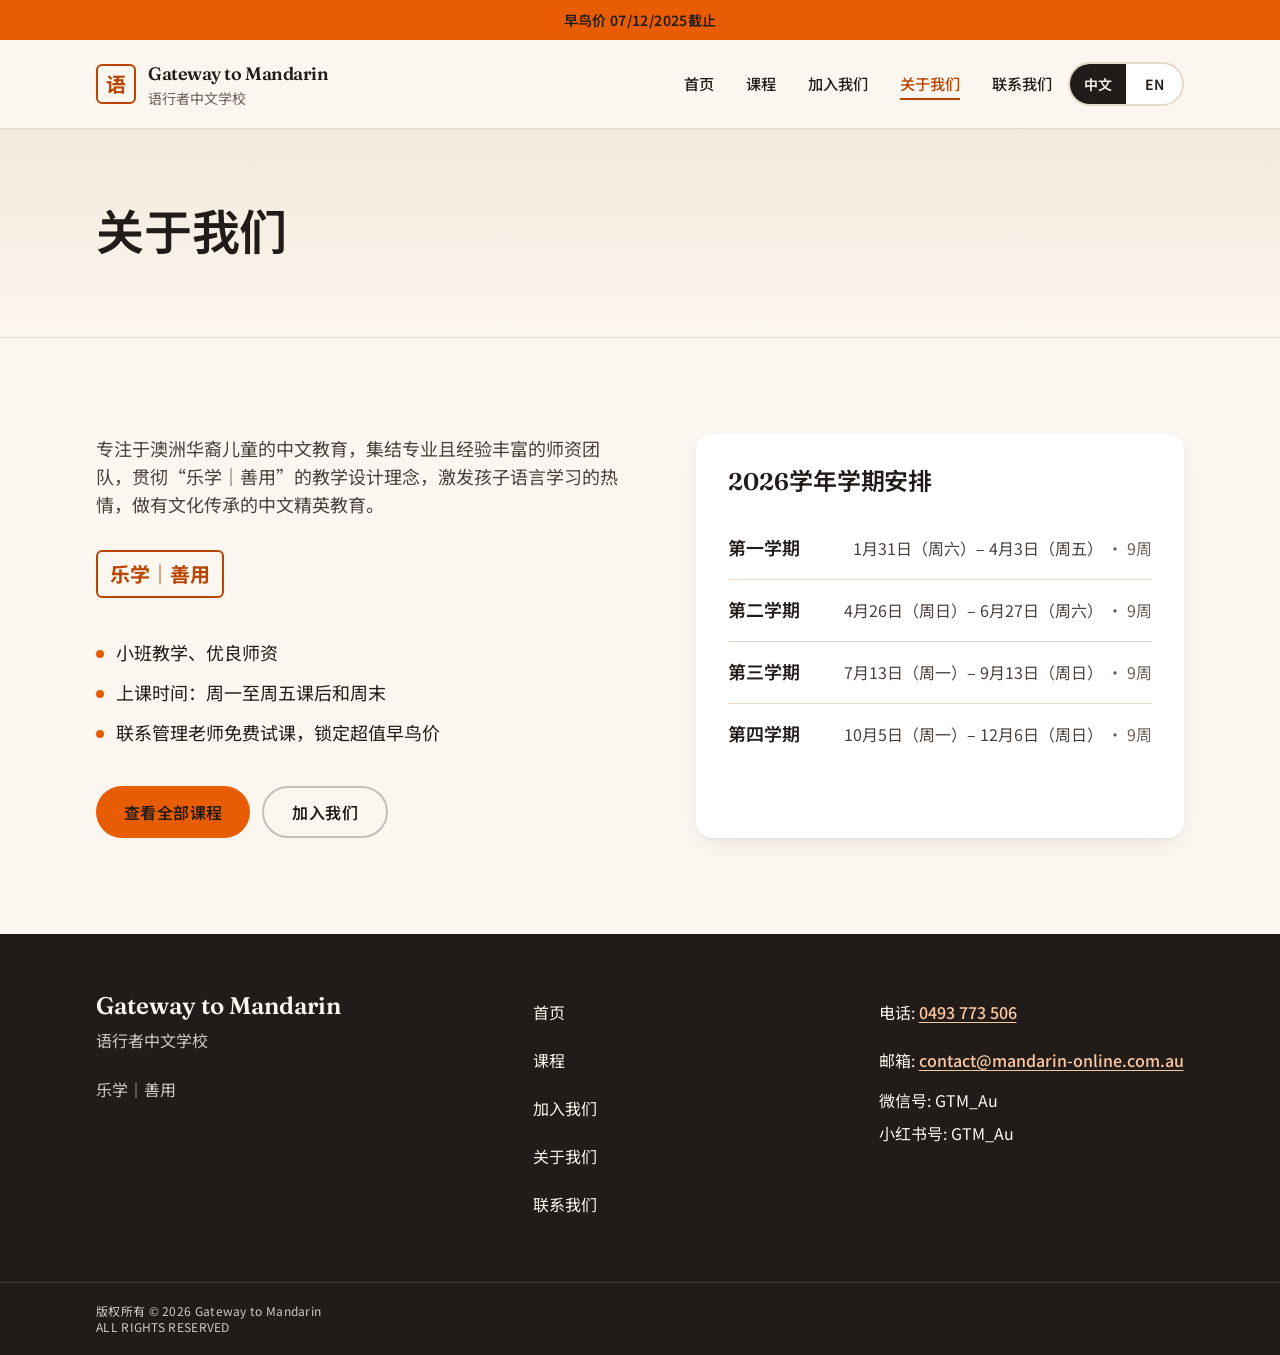
==== about/index.html @ f33ef5fa "rebuild" ====
<!DOCTYPE html><html lang="zh-Hans" data-lang="zh"><head><meta charset="utf-8"><meta name="viewport" content="width=device-width, initial-scale=1"><title>关于我们 | 语行者中文学校</title><meta name="description" content="专注于澳洲华裔儿童的中文教育，师资团队专业且经验丰富，贯彻“乐学｜善用”的教学设计理念。"><link rel="canonical" href="https://mandarin-online.com.au/about/"><link rel="icon" href="/favicon.svg" type="image/svg+xml"><meta name="theme-color" content="#fbf6ef"><meta property="og:type" content="website"><meta property="og:site_name" content="Gateway to Mandarin 语行者中文学校"><meta property="og:title" content="关于我们 | 语行者中文学校"><meta property="og:description" content="专注于澳洲华裔儿童的中文教育，师资团队专业且经验丰富，贯彻“乐学｜善用”的教学设计理念。"><meta property="og:url" content="https://mandarin-online.com.au/about/"><meta property="og:image" content="https://mandarin-online.com.au/og.jpg"><meta property="og:locale" content="zh_CN"><meta property="og:locale:alternate" content="en_AU"><meta name="twitter:card" content="summary_large_image"><script>(function(){const titles = {"zh":"关于我们 | 语行者中文学校","en":"About Us | Gateway to Mandarin"};
const descriptions = {"zh":"专注于澳洲华裔儿童的中文教育，师资团队专业且经验丰富，贯彻“乐学｜善用”的教学设计理念。","en":"High-quality Chinese education led by an experienced faculty. Our core teachers each have 20+ years’ experience."};

      (function () {
        var lang = 'zh';
        try {
          var stored = localStorage.getItem('gtm-lang');
          if (stored === 'en' || stored === 'zh') lang = stored;
        } catch (e) {}
        var root = document.documentElement;
        root.dataset.lang = lang;
        root.lang = lang === 'zh' ? 'zh-Hans' : 'en-AU';
        document.title = titles[lang];
        var sync = function () {
          var current = root.dataset.lang === 'en' ? 'en' : 'zh';
          document.title = titles[current];
          var d = document.querySelector('meta[name="description"]');
          if (d) d.setAttribute('content', descriptions[current]);
          var ot = document.querySelector('meta[property="og:title"]');
          if (ot) ot.setAttribute('content', titles[current]);
          var od = document.querySelector('meta[property="og:description"]');
          if (od) od.setAttribute('content', descriptions[current]);
          document.querySelectorAll('img[data-alt-en]').forEach(function (img) {
            if (!img.dataset.altZh) img.dataset.altZh = img.getAttribute('alt') || '';
            img.setAttribute('alt', current === 'en' ? img.dataset.altEn : img.dataset.altZh);
          });
        };
        sync();
        document.addEventListener('DOMContentLoaded', sync);
        new MutationObserver(sync).observe(root, { attributes: true, attributeFilter: ['data-lang'] });
      })();
    })();</script><script type="application/ld+json">{"@context":"https://schema.org","@type":"EducationalOrganization","@id":"https://mandarin-online.com.au/#organization","name":"Gateway to Mandarin 语行者中文学校","alternateName":["Gateway to Mandarin","语行者中文学校","语行者新中文学校"],"url":"https://mandarin-online.com.au","logo":"https://mandarin-online.com.au/favicon.svg","image":"https://mandarin-online.com.au/og.jpg","telephone":"+61493773506","email":"contact@mandarin-online.com.au","inLanguage":["zh-Hans","en-AU"],"location":[{"@type":"Place","name":"Box Hill Campus","address":{"@type":"PostalAddress","streetAddress":"14-16 Prospect St.","addressLocality":"Box Hill","addressRegion":"VIC","postalCode":"3128","addressCountry":"AU"},"openingHoursSpecification":[{"@type":"OpeningHoursSpecification","dayOfWeek":["Tuesday","Wednesday"],"opens":"13:00","closes":"18:00"},{"@type":"OpeningHoursSpecification","dayOfWeek":"Saturday","opens":"09:30","closes":"17:00"},{"@type":"OpeningHoursSpecification","dayOfWeek":"Sunday","opens":"10:00","closes":"17:00"}]},{"@type":"Place","name":"Rowville Campus","address":{"@type":"PostalAddress","streetAddress":"Rowville Secondary College Western Campus, Paratea Dr","addressLocality":"Rowville","addressRegion":"VIC","postalCode":"3178","addressCountry":"AU"}}],"contactPoint":{"@type":"ContactPoint","telephone":"+61493773506","email":"contact@mandarin-online.com.au","contactType":"enrolment enquiries","availableLanguage":["Chinese","English"]}}</script><link rel="stylesheet" href="/_astro/Layout.M-HUGHUc.css"></head><body><a href="#main" class="bg-ink text-paper focus:ring-accent sr-only z-50 rounded-md px-4 py-3 focus:not-sr-only focus:fixed focus:top-3 focus:left-3 focus:ring-2"><span data-l="zh" lang="zh-Hans">跳到主要内容</span><span data-l="en" lang="en-AU">Skip to main content</span></a><a href="https://forms.gle/pj9mWUy6HFrhzwUr8" target="_blank" rel="noopener noreferrer" class="bg-accent text-ink hover:bg-ink hover:text-paper block px-4 py-2.5 text-center text-sm font-semibold tracking-wide no-underline transition-colors"><span data-l="zh" lang="zh-Hans">早鸟价 07/12/2025截止</span><span data-l="en" lang="en-AU">EARLY BIRD PRICE FOR Y2026 · 07/12/2025</span></a><header class="border-line bg-paper/95 sticky top-0 z-40 border-b backdrop-blur py-2"><div class="wrap relative flex min-h-[4.5rem] items-center justify-between gap-4"><a href="/" class="group flex items-center gap-3 no-underline" aria-label="Gateway to Mandarin 语行者中文学校"><span class="seal h-10 w-10 text-xl" aria-hidden="true">语</span><span class="flex flex-col leading-tight"><span class="font-display text-ink text-lg font-semibold tracking-tight">Gateway to Mandarin</span><span class="text-muted text-sm" lang="zh-Hans">语行者中文学校</span></span></a><style>astro-island,astro-slot,astro-static-slot{display:contents}</style><script>(()=>{var e=async t=>{await(await t())()};(self.Astro||(self.Astro={})).load=e;window.dispatchEvent(new Event("astro:load"));})();</script><script>(()=>{var g=Object.defineProperty;var w=(a,s,c)=>s in a?g(a,s,{enumerable:!0,configurable:!0,writable:!0,value:c}):a[s]=c;var l=(a,s,c)=>w(a,typeof s!="symbol"?s+"":s,c);var E=new Set(["__proto__","constructor","prototype"]);{let a={0:t=>y(t),1:t=>c(t),2:t=>new RegExp(t),3:t=>new Date(t),4:t=>new Map(c(t)),5:t=>new Set(c(t)),6:t=>BigInt(t),7:t=>new URL(t),8:t=>new Uint8Array(t),9:t=>new Uint16Array(t),10:t=>new Uint32Array(t),11:t=>Number.POSITIVE_INFINITY*t},s=t=>{let[p,e]=t;return p in a?a[p](e):void 0},c=t=>t.map(s),y=t=>typeof t!="object"||t===null?t:Object.fromEntries(Object.entries(t).map(([p,e])=>[p,s(e)]));class f extends HTMLElement{constructor(){super(...arguments);l(this,"Component");l(this,"hydrator");l(this,"hydrate",async()=>{var b;if(!this.hydrator||!this.isConnected)return;let e=(b=this.parentElement)==null?void 0:b.closest("astro-island[ssr]");if(e){e.addEventListener("astro:hydrate",this.hydrate,{once:!0});return}let r=this.querySelectorAll("astro-slot"),n={},d=this.querySelectorAll("template[data-astro-template]");for(let o of d){let i=o.closest(this.tagName);i!=null&&i.isSameNode(this)&&(n[o.getAttribute("data-astro-template")||"default"]=o.innerHTML,o.remove())}for(let o of r){let i=o.closest(this.tagName);i!=null&&i.isSameNode(this)&&(n[o.getAttribute("name")||"default"]=o.innerHTML)}let u;try{u=this.hasAttribute("props")?y(JSON.parse(this.getAttribute("props"))):{}}catch(o){let i=this.getAttribute("component-url")||"<unknown>",v=this.getAttribute("component-export");throw v&&(i+=` (export ${v})`),console.error(`[hydrate] Error parsing props for component ${i}`,this.getAttribute("props"),o),o}let h;await this.hydrator(this)(this.Component,u,n,{client:this.getAttribute("client")}),this.removeAttribute("ssr"),this.dispatchEvent(new CustomEvent("astro:hydrate"))});l(this,"unmount",()=>{this.isConnected||this.dispatchEvent(new CustomEvent("astro:unmount"))})}disconnectedCallback(){document.removeEventListener("astro:after-swap",this.unmount),document.addEventListener("astro:after-swap",this.unmount,{once:!0})}connectedCallback(){if(!this.hasAttribute("await-children")||document.readyState==="interactive"||document.readyState==="complete")this.childrenConnectedCallback();else{let e=()=>{document.removeEventListener("DOMContentLoaded",e),r.disconnect(),this.childrenConnectedCallback()},r=new MutationObserver(()=>{var n;((n=this.lastChild)==null?void 0:n.nodeType)===Node.COMMENT_NODE&&this.lastChild.nodeValue==="astro:end"&&(this.lastChild.remove(),e())});r.observe(this,{childList:!0}),document.addEventListener("DOMContentLoaded",e)}}async childrenConnectedCallback(){let e=this.getAttribute("before-hydration-url");e&&await import(e),this.start()}getRetryImportUrl(e){let r=new URL(e,document.baseURI);return r.searchParams.set("astro-retry",Date.now().toString()),r.toString()}async importWithRetry(e){try{return await import(e)}catch(r){return await new Promise(n=>setTimeout(n,1e3)),import(this.getRetryImportUrl(e))}}handleHydrationError(e){let r=this.getAttribute("component-url"),n=new CustomEvent("astro:hydration-error",{cancelable:!0,bubbles:!0,composed:!0,detail:{error:e,componentUrl:r}});this.dispatchEvent(n)&&console.error(`[astro-island] Error hydrating ${r}`,e)}async start(){let e=JSON.parse(this.getAttribute("opts")),r=this.getAttribute("client");if(Astro[r]===void 0){window.addEventListener(`astro:${r}`,()=>this.start(),{once:!0});return}try{await Astro[r](async()=>{let n=this.getAttribute("renderer-url");try{let[d,{default:u}]=await Promise.all([this.importWithRetry(this.getAttribute("component-url")),n?this.importWithRetry(n):Promise.resolve({default:()=>()=>{}})]),h=this.getAttribute("component-export")||"default";if(h.includes(".")){this.Component=d;for(let m of h.split(".")){if(E.has(m)||!this.Component||typeof this.Component!="object"&&typeof this.Component!="function"||!Object.hasOwn(this.Component,m))throw new Error(`Invalid component export path: ${h}`);this.Component=this.Component[m]}}else{if(E.has(h))throw new Error(`Invalid component export path: ${h}`);this.Component=d[h]}return this.hydrator=u,this.hydrate}catch(d){return this.handleHydrationError(d),()=>{}}},e,this)}catch(n){this.handleHydrationError(n)}}attributeChangedCallback(){this.hydrate()}}l(f,"observedAttributes",["props"]),customElements.get("astro-island")||customElements.define("astro-island",f)}})();</script><astro-island uid="1sfVuL" prefix="r1" component-url="/_astro/Nav.D7ck2YD-.js" component-export="default" renderer-url="/_astro/client.Dda4loRL.js" props="{&quot;items&quot;:[1,[[0,{&quot;href&quot;:[0,&quot;/&quot;],&quot;zh&quot;:[0,&quot;首页&quot;],&quot;en&quot;:[0,&quot;Home&quot;]}],[0,{&quot;href&quot;:[0,&quot;/courses/&quot;],&quot;zh&quot;:[0,&quot;课程&quot;],&quot;en&quot;:[0,&quot;Courses&quot;]}],[0,{&quot;href&quot;:[0,&quot;/join-us/&quot;],&quot;zh&quot;:[0,&quot;加入我们&quot;],&quot;en&quot;:[0,&quot;Join Us&quot;]}],[0,{&quot;href&quot;:[0,&quot;/about/&quot;],&quot;zh&quot;:[0,&quot;关于我们&quot;],&quot;en&quot;:[0,&quot;About&quot;]}],[0,{&quot;href&quot;:[0,&quot;/contact/&quot;],&quot;zh&quot;:[0,&quot;联系我们&quot;],&quot;en&quot;:[0,&quot;Contact&quot;]}]]],&quot;current&quot;:[0,&quot;/about/&quot;]}" ssr client="load" opts="{&quot;name&quot;:&quot;Nav&quot;,&quot;value&quot;:true}" await-children><div class="flex items-center gap-2 sm:gap-4"><nav aria-label="Main" class="hidden items-center gap-8 lg:flex"><a href="/" class="py-2 text-[0.95rem] font-medium no-underline transition-colors text-ink hover:text-accent-strong"><span data-l="zh" lang="zh-Hans">首页</span><span data-l="en" lang="en-AU">Home</span></a><a href="/courses/" class="py-2 text-[0.95rem] font-medium no-underline transition-colors text-ink hover:text-accent-strong"><span data-l="zh" lang="zh-Hans">课程</span><span data-l="en" lang="en-AU">Courses</span></a><a href="/join-us/" class="py-2 text-[0.95rem] font-medium no-underline transition-colors text-ink hover:text-accent-strong"><span data-l="zh" lang="zh-Hans">加入我们</span><span data-l="en" lang="en-AU">Join Us</span></a><a href="/about/" aria-current="page" class="py-2 text-[0.95rem] font-medium no-underline transition-colors text-accent-strong decoration-accent-strong underline decoration-2 underline-offset-8"><span data-l="zh" lang="zh-Hans">关于我们</span><span data-l="en" lang="en-AU">About</span></a><a href="/contact/" class="py-2 text-[0.95rem] font-medium no-underline transition-colors text-ink hover:text-accent-strong"><span data-l="zh" lang="zh-Hans">联系我们</span><span data-l="en" lang="en-AU">Contact</span></a></nav><div role="group" aria-label="Language / 语言" class="border-line flex overflow-hidden rounded-full border-2 bg-white text-sm font-semibold"><button type="button" lang="zh-Hans" aria-pressed="false" class="min-h-10 min-w-14 px-3 transition-colors text-ink hover:bg-accent-tint">中文</button><button type="button" lang="en" aria-pressed="false" class="min-h-10 min-w-14 px-3 transition-colors text-ink hover:bg-accent-tint">EN</button></div><button type="button" aria-expanded="false" aria-controls="mobile-menu" class="border-line text-ink hover:bg-accent-tint flex h-12 w-12 items-center justify-center rounded-full border-2 bg-white lg:hidden"><span class="sr-only"><span data-l="zh" lang="zh-Hans">菜单</span><span data-l="en" lang="en-AU">Menu</span></span><svg width="22" height="22" viewBox="0 0 24 24" fill="none" stroke="currentColor" stroke-width="2.2" stroke-linecap="round" aria-hidden="true"><path d="M4 7h16M4 12h16M4 17h16"></path></svg></button><nav id="mobile-menu" aria-label="Main (mobile)" hidden="" class="border-line bg-paper shadow-lift absolute inset-x-0 top-full border-t lg:hidden"><div class="wrap flex flex-col py-3"><a href="/" class="border-line/70 flex min-h-14 items-center border-b text-lg last:border-b-0 font-medium no-underline transition-colors text-ink hover:text-accent-strong"><span data-l="zh" lang="zh-Hans">首页</span><span data-l="en" lang="en-AU">Home</span></a><a href="/courses/" class="border-line/70 flex min-h-14 items-center border-b text-lg last:border-b-0 font-medium no-underline transition-colors text-ink hover:text-accent-strong"><span data-l="zh" lang="zh-Hans">课程</span><span data-l="en" lang="en-AU">Courses</span></a><a href="/join-us/" class="border-line/70 flex min-h-14 items-center border-b text-lg last:border-b-0 font-medium no-underline transition-colors text-ink hover:text-accent-strong"><span data-l="zh" lang="zh-Hans">加入我们</span><span data-l="en" lang="en-AU">Join Us</span></a><a href="/about/" aria-current="page" class="border-line/70 flex min-h-14 items-center border-b text-lg last:border-b-0 font-medium no-underline transition-colors text-accent-strong decoration-accent-strong underline decoration-2 underline-offset-8"><span data-l="zh" lang="zh-Hans">关于我们</span><span data-l="en" lang="en-AU">About</span></a><a href="/contact/" class="border-line/70 flex min-h-14 items-center border-b text-lg last:border-b-0 font-medium no-underline transition-colors text-ink hover:text-accent-strong"><span data-l="zh" lang="zh-Hans">联系我们</span><span data-l="en" lang="en-AU">Contact</span></a></div></nav></div><!--astro:end--></astro-island></div></header><main id="main"><section class="border-line from-paper-deep to-paper border-b bg-gradient-to-b"><div class="wrap py-14 sm:py-20"><h1 class="text-4xl font-semibold sm:text-5xl"><span data-l="zh" lang="zh-Hans">关于我们</span><span data-l="en" lang="en-AU">About Us</span></h1></div></section><section class="section"><div class="wrap grid gap-12 lg:grid-cols-[1.1fr_1fr] lg:gap-16"><div><p class="text-ink-soft max-w-prose text-lg"><span data-l="zh" lang="zh-Hans">专注于澳洲华裔儿童的中文教育，集结专业且经验丰富的师资团队，贯彻“乐学｜善用”的教学设计理念，激发孩子语言学习的热情，做有文化传承的中文精英教育。</span><span data-l="en" lang="en-AU">We deliver high-quality Chinese education led by an experienced faculty. Our core teachers each have 20+ years’ experience and are committed, proactive professionals who uphold academic rigour and help every learner realise their potential. Explore our courses and programmes to find the best fit for you.</span></p><p class="mt-8"><span class="seal px-3 py-2 text-xl" lang="zh-Hans">乐学｜善用</span></p><ul class="mt-10 space-y-3 text-lg"><li class="flex gap-3"><span class="bg-accent mt-3 h-2 w-2 shrink-0 rounded-full" aria-hidden="true"></span><span><span data-l="zh" lang="zh-Hans">小班教学、优良师资</span><span data-l="en" lang="en-AU">Personalised Learning in Small Classes, Guided by Outstanding Teachers</span></span></li><li class="flex gap-3"><span class="bg-accent mt-3 h-2 w-2 shrink-0 rounded-full" aria-hidden="true"></span><span><span data-l="zh" lang="zh-Hans">上课时间：周一至周五课后和周末</span><span data-l="en" lang="en-AU">Class time: weekdays after school &amp; weekends</span></span></li><li class="flex gap-3"><span class="bg-accent mt-3 h-2 w-2 shrink-0 rounded-full" aria-hidden="true"></span><span><span data-l="zh" lang="zh-Hans">联系管理老师免费试课，锁定超值早鸟价</span><span data-l="en" lang="en-AU">Contact our program advisor today for a FREE trial class and lock in our exclusive early bird DISCOUNT!</span></span></li></ul><div class="mt-10 flex flex-col gap-3 sm:flex-row"><a href="/courses/" class="btn btn-primary"><span data-l="zh" lang="zh-Hans">查看全部课程</span><span data-l="en" lang="en-AU">View all courses</span></a><a href="/contact/" class="btn btn-ghost"><span data-l="zh" lang="zh-Hans">加入我们</span><span data-l="en" lang="en-AU">Join Us</span></a></div></div><div class="card p-6 sm:p-8"><h2 class="text-2xl font-semibold"><span data-l="zh" lang="zh-Hans">2026学年学期安排</span><span data-l="en" lang="en-AU">Term Dates 2026</span></h2><ul class="divide-line mt-5 divide-y"><li class="flex flex-col gap-1 py-4 sm:flex-row sm:items-baseline sm:justify-between sm:gap-6"><span class="font-display text-lg font-semibold"><span data-l="zh" lang="zh-Hans">第一学期</span><span data-l="en" lang="en-AU">Term 1</span></span><span class="text-ink-soft"><span data-l="zh" lang="zh-Hans">1月31日（周六）– 4月3日（周五）</span><span data-l="en" lang="en-AU">Jan 31 SAT – Apr 03 FRI</span><span class="text-muted"> · <span data-l="zh" lang="zh-Hans">9周</span><span data-l="en" lang="en-AU">9 weeks</span></span></span></li><li class="flex flex-col gap-1 py-4 sm:flex-row sm:items-baseline sm:justify-between sm:gap-6"><span class="font-display text-lg font-semibold"><span data-l="zh" lang="zh-Hans">第二学期</span><span data-l="en" lang="en-AU">Term 2</span></span><span class="text-ink-soft"><span data-l="zh" lang="zh-Hans">4月26日（周日）– 6月27日（周六）</span><span data-l="en" lang="en-AU">Apr 26 SUN – Jun 27 SAT</span><span class="text-muted"> · <span data-l="zh" lang="zh-Hans">9周</span><span data-l="en" lang="en-AU">9 weeks</span></span></span></li><li class="flex flex-col gap-1 py-4 sm:flex-row sm:items-baseline sm:justify-between sm:gap-6"><span class="font-display text-lg font-semibold"><span data-l="zh" lang="zh-Hans">第三学期</span><span data-l="en" lang="en-AU">Term 3</span></span><span class="text-ink-soft"><span data-l="zh" lang="zh-Hans">7月13日（周一）– 9月13日（周日）</span><span data-l="en" lang="en-AU">Jul 13 MON – Sep 13 SUN</span><span class="text-muted"> · <span data-l="zh" lang="zh-Hans">9周</span><span data-l="en" lang="en-AU">9 weeks</span></span></span></li><li class="flex flex-col gap-1 py-4 sm:flex-row sm:items-baseline sm:justify-between sm:gap-6"><span class="font-display text-lg font-semibold"><span data-l="zh" lang="zh-Hans">第四学期</span><span data-l="en" lang="en-AU">Term 4</span></span><span class="text-ink-soft"><span data-l="zh" lang="zh-Hans">10月5日（周一）– 12月6日（周日）</span><span data-l="en" lang="en-AU">Oct 05 MON – Dec 06 SUN</span><span class="text-muted"> · <span data-l="zh" lang="zh-Hans">9周</span><span data-l="en" lang="en-AU">9 weeks</span></span></span></li></ul></div></div></section></main><footer class="on-dark bg-ink text-paper"><div class="wrap grid gap-10 py-14 md:grid-cols-[1.3fr_1fr_1fr]"><div><p class="font-display text-2xl font-semibold">Gateway to Mandarin</p><p class="text-paper/80 mt-1" lang="zh-Hans">语行者中文学校</p><p class="text-paper/80 mt-5 max-w-sm" lang="zh-Hans">乐学｜善用</p></div><nav aria-label="Footer"><ul class="space-y-1"><li><a href="/" class="text-paper hover:text-accent inline-flex min-h-11 items-center no-underline hover:underline"><span data-l="zh" lang="zh-Hans">首页</span><span data-l="en" lang="en-AU">Home</span></a></li><li><a href="/courses/" class="text-paper hover:text-accent inline-flex min-h-11 items-center no-underline hover:underline"><span data-l="zh" lang="zh-Hans">课程</span><span data-l="en" lang="en-AU">Courses</span></a></li><li><a href="/join-us/" class="text-paper hover:text-accent inline-flex min-h-11 items-center no-underline hover:underline"><span data-l="zh" lang="zh-Hans">加入我们</span><span data-l="en" lang="en-AU">Join Us</span></a></li><li><a href="/about/" class="text-paper hover:text-accent inline-flex min-h-11 items-center no-underline hover:underline"><span data-l="zh" lang="zh-Hans">关于我们</span><span data-l="en" lang="en-AU">About</span></a></li><li><a href="/contact/" class="text-paper hover:text-accent inline-flex min-h-11 items-center no-underline hover:underline"><span data-l="zh" lang="zh-Hans">联系我们</span><span data-l="en" lang="en-AU">Contact</span></a></li></ul></nav><address class="space-y-1 not-italic"><p><span data-l="zh" lang="zh-Hans">电话</span><span data-l="en" lang="en-AU">Tel</span>: <a href="tel:+61493773506" class="link inline-flex min-h-11 items-center">0493 773 506</a></p><p><span data-l="zh" lang="zh-Hans">邮箱</span><span data-l="en" lang="en-AU">Email</span>: <a href="mailto:contact@mandarin-online.com.au" class="link inline-flex min-h-11 items-center break-all">contact@mandarin-online.com.au</a></p><p><span data-l="zh" lang="zh-Hans">微信号</span><span data-l="en" lang="en-AU">WeChat</span>: GTM_Au</p><p><span data-l="zh" lang="zh-Hans">小红书号</span><span data-l="en" lang="en-AU">Xiaohongshu</span>: GTM_Au</p></address></div><div class="border-paper/15 border-t"><p class="wrap text-paper/80 py-5 text-xs tracking-wide"><span data-l="zh" lang="zh-Hans">版权所有 © 2026 Gateway to Mandarin</span><span data-l="en" lang="en-AU">COPYRIGHT © 2026 GATEWAY TO MANDARIN</span><br>ALL RIGHTS RESERVED</p></div></footer></body></html>
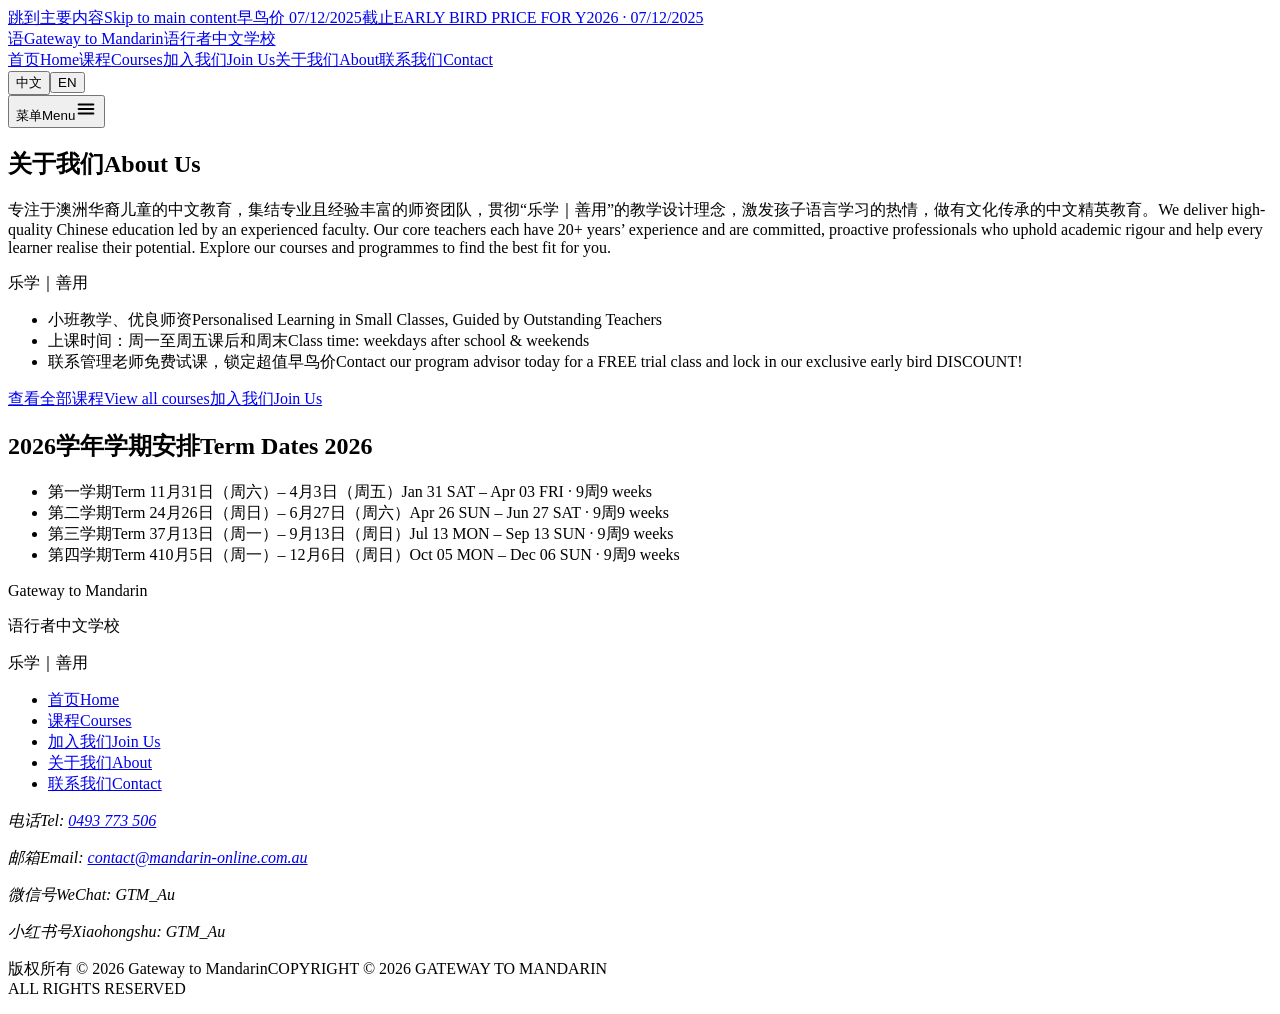
==== commit 90db6e4d: "rebuild" ====
--- a/about/index.html
+++ b/about/index.html
@@ -29,4 +29,4 @@
         document.addEventListener('DOMContentLoaded', sync);
         new MutationObserver(sync).observe(root, { attributes: true, attributeFilter: ['data-lang'] });
       })();
-    })();</script><script type="application/ld+json">{"@context":"https://schema.org","@type":"EducationalOrganization","@id":"https://mandarin-online.com.au/#organization","name":"Gateway to Mandarin 语行者中文学校","alternateName":["Gateway to Mandarin","语行者中文学校","语行者新中文学校"],"url":"https://mandarin-online.com.au","logo":"https://mandarin-online.com.au/favicon.svg","image":"https://mandarin-online.com.au/og.jpg","telephone":"+61493773506","email":"contact@mandarin-online.com.au","inLanguage":["zh-Hans","en-AU"],"location":[{"@type":"Place","name":"Box Hill Campus","address":{"@type":"PostalAddress","streetAddress":"14-16 Prospect St.","addressLocality":"Box Hill","addressRegion":"VIC","postalCode":"3128","addressCountry":"AU"},"openingHoursSpecification":[{"@type":"OpeningHoursSpecification","dayOfWeek":["Tuesday","Wednesday"],"opens":"13:00","closes":"18:00"},{"@type":"OpeningHoursSpecification","dayOfWeek":"Saturday","opens":"09:30","closes":"17:00"},{"@type":"OpeningHoursSpecification","dayOfWeek":"Sunday","opens":"10:00","closes":"17:00"}]},{"@type":"Place","name":"Rowville Campus","address":{"@type":"PostalAddress","streetAddress":"Rowville Secondary College Western Campus, Paratea Dr","addressLocality":"Rowville","addressRegion":"VIC","postalCode":"3178","addressCountry":"AU"}}],"contactPoint":{"@type":"ContactPoint","telephone":"+61493773506","email":"contact@mandarin-online.com.au","contactType":"enrolment enquiries","availableLanguage":["Chinese","English"]}}</script><link rel="stylesheet" href="/_astro/Layout.M-HUGHUc.css"></head><body><a href="#main" class="bg-ink text-paper focus:ring-accent sr-only z-50 rounded-md px-4 py-3 focus:not-sr-only focus:fixed focus:top-3 focus:left-3 focus:ring-2"><span data-l="zh" lang="zh-Hans">跳到主要内容</span><span data-l="en" lang="en-AU">Skip to main content</span></a><a href="https://forms.gle/pj9mWUy6HFrhzwUr8" target="_blank" rel="noopener noreferrer" class="bg-accent text-ink hover:bg-ink hover:text-paper block px-4 py-2.5 text-center text-sm font-semibold tracking-wide no-underline transition-colors"><span data-l="zh" lang="zh-Hans">早鸟价 07/12/2025截止</span><span data-l="en" lang="en-AU">EARLY BIRD PRICE FOR Y2026 · 07/12/2025</span></a><header class="border-line bg-paper/95 sticky top-0 z-40 border-b backdrop-blur py-2"><div class="wrap relative flex min-h-[4.5rem] items-center justify-between gap-4"><a href="/" class="group flex items-center gap-3 no-underline" aria-label="Gateway to Mandarin 语行者中文学校"><span class="seal h-10 w-10 text-xl" aria-hidden="true">语</span><span class="flex flex-col leading-tight"><span class="font-display text-ink text-lg font-semibold tracking-tight">Gateway to Mandarin</span><span class="text-muted text-sm" lang="zh-Hans">语行者中文学校</span></span></a><style>astro-island,astro-slot,astro-static-slot{display:contents}</style><script>(()=>{var e=async t=>{await(await t())()};(self.Astro||(self.Astro={})).load=e;window.dispatchEvent(new Event("astro:load"));})();</script><script>(()=>{var g=Object.defineProperty;var w=(a,s,c)=>s in a?g(a,s,{enumerable:!0,configurable:!0,writable:!0,value:c}):a[s]=c;var l=(a,s,c)=>w(a,typeof s!="symbol"?s+"":s,c);var E=new Set(["__proto__","constructor","prototype"]);{let a={0:t=>y(t),1:t=>c(t),2:t=>new RegExp(t),3:t=>new Date(t),4:t=>new Map(c(t)),5:t=>new Set(c(t)),6:t=>BigInt(t),7:t=>new URL(t),8:t=>new Uint8Array(t),9:t=>new Uint16Array(t),10:t=>new Uint32Array(t),11:t=>Number.POSITIVE_INFINITY*t},s=t=>{let[p,e]=t;return p in a?a[p](e):void 0},c=t=>t.map(s),y=t=>typeof t!="object"||t===null?t:Object.fromEntries(Object.entries(t).map(([p,e])=>[p,s(e)]));class f extends HTMLElement{constructor(){super(...arguments);l(this,"Component");l(this,"hydrator");l(this,"hydrate",async()=>{var b;if(!this.hydrator||!this.isConnected)return;let e=(b=this.parentElement)==null?void 0:b.closest("astro-island[ssr]");if(e){e.addEventListener("astro:hydrate",this.hydrate,{once:!0});return}let r=this.querySelectorAll("astro-slot"),n={},d=this.querySelectorAll("template[data-astro-template]");for(let o of d){let i=o.closest(this.tagName);i!=null&&i.isSameNode(this)&&(n[o.getAttribute("data-astro-template")||"default"]=o.innerHTML,o.remove())}for(let o of r){let i=o.closest(this.tagName);i!=null&&i.isSameNode(this)&&(n[o.getAttribute("name")||"default"]=o.innerHTML)}let u;try{u=this.hasAttribute("props")?y(JSON.parse(this.getAttribute("props"))):{}}catch(o){let i=this.getAttribute("component-url")||"<unknown>",v=this.getAttribute("component-export");throw v&&(i+=` (export ${v})`),console.error(`[hydrate] Error parsing props for component ${i}`,this.getAttribute("props"),o),o}let h;await this.hydrator(this)(this.Component,u,n,{client:this.getAttribute("client")}),this.removeAttribute("ssr"),this.dispatchEvent(new CustomEvent("astro:hydrate"))});l(this,"unmount",()=>{this.isConnected||this.dispatchEvent(new CustomEvent("astro:unmount"))})}disconnectedCallback(){document.removeEventListener("astro:after-swap",this.unmount),document.addEventListener("astro:after-swap",this.unmount,{once:!0})}connectedCallback(){if(!this.hasAttribute("await-children")||document.readyState==="interactive"||document.readyState==="complete")this.childrenConnectedCallback();else{let e=()=>{document.removeEventListener("DOMContentLoaded",e),r.disconnect(),this.childrenConnectedCallback()},r=new MutationObserver(()=>{var n;((n=this.lastChild)==null?void 0:n.nodeType)===Node.COMMENT_NODE&&this.lastChild.nodeValue==="astro:end"&&(this.lastChild.remove(),e())});r.observe(this,{childList:!0}),document.addEventListener("DOMContentLoaded",e)}}async childrenConnectedCallback(){let e=this.getAttribute("before-hydration-url");e&&await import(e),this.start()}getRetryImportUrl(e){let r=new URL(e,document.baseURI);return r.searchParams.set("astro-retry",Date.now().toString()),r.toString()}async importWithRetry(e){try{return await import(e)}catch(r){return await new Promise(n=>setTimeout(n,1e3)),import(this.getRetryImportUrl(e))}}handleHydrationError(e){let r=this.getAttribute("component-url"),n=new CustomEvent("astro:hydration-error",{cancelable:!0,bubbles:!0,composed:!0,detail:{error:e,componentUrl:r}});this.dispatchEvent(n)&&console.error(`[astro-island] Error hydrating ${r}`,e)}async start(){let e=JSON.parse(this.getAttribute("opts")),r=this.getAttribute("client");if(Astro[r]===void 0){window.addEventListener(`astro:${r}`,()=>this.start(),{once:!0});return}try{await Astro[r](async()=>{let n=this.getAttribute("renderer-url");try{let[d,{default:u}]=await Promise.all([this.importWithRetry(this.getAttribute("component-url")),n?this.importWithRetry(n):Promise.resolve({default:()=>()=>{}})]),h=this.getAttribute("component-export")||"default";if(h.includes(".")){this.Component=d;for(let m of h.split(".")){if(E.has(m)||!this.Component||typeof this.Component!="object"&&typeof this.Component!="function"||!Object.hasOwn(this.Component,m))throw new Error(`Invalid component export path: ${h}`);this.Component=this.Component[m]}}else{if(E.has(h))throw new Error(`Invalid component export path: ${h}`);this.Component=d[h]}return this.hydrator=u,this.hydrate}catch(d){return this.handleHydrationError(d),()=>{}}},e,this)}catch(n){this.handleHydrationError(n)}}attributeChangedCallback(){this.hydrate()}}l(f,"observedAttributes",["props"]),customElements.get("astro-island")||customElements.define("astro-island",f)}})();</script><astro-island uid="1sfVuL" prefix="r1" component-url="/_astro/Nav.D7ck2YD-.js" component-export="default" renderer-url="/_astro/client.Dda4loRL.js" props="{&quot;items&quot;:[1,[[0,{&quot;href&quot;:[0,&quot;/&quot;],&quot;zh&quot;:[0,&quot;首页&quot;],&quot;en&quot;:[0,&quot;Home&quot;]}],[0,{&quot;href&quot;:[0,&quot;/courses/&quot;],&quot;zh&quot;:[0,&quot;课程&quot;],&quot;en&quot;:[0,&quot;Courses&quot;]}],[0,{&quot;href&quot;:[0,&quot;/join-us/&quot;],&quot;zh&quot;:[0,&quot;加入我们&quot;],&quot;en&quot;:[0,&quot;Join Us&quot;]}],[0,{&quot;href&quot;:[0,&quot;/about/&quot;],&quot;zh&quot;:[0,&quot;关于我们&quot;],&quot;en&quot;:[0,&quot;About&quot;]}],[0,{&quot;href&quot;:[0,&quot;/contact/&quot;],&quot;zh&quot;:[0,&quot;联系我们&quot;],&quot;en&quot;:[0,&quot;Contact&quot;]}]]],&quot;current&quot;:[0,&quot;/about/&quot;]}" ssr client="load" opts="{&quot;name&quot;:&quot;Nav&quot;,&quot;value&quot;:true}" await-children><div class="flex items-center gap-2 sm:gap-4"><nav aria-label="Main" class="hidden items-center gap-8 lg:flex"><a href="/" class="py-2 text-[0.95rem] font-medium no-underline transition-colors text-ink hover:text-accent-strong"><span data-l="zh" lang="zh-Hans">首页</span><span data-l="en" lang="en-AU">Home</span></a><a href="/courses/" class="py-2 text-[0.95rem] font-medium no-underline transition-colors text-ink hover:text-accent-strong"><span data-l="zh" lang="zh-Hans">课程</span><span data-l="en" lang="en-AU">Courses</span></a><a href="/join-us/" class="py-2 text-[0.95rem] font-medium no-underline transition-colors text-ink hover:text-accent-strong"><span data-l="zh" lang="zh-Hans">加入我们</span><span data-l="en" lang="en-AU">Join Us</span></a><a href="/about/" aria-current="page" class="py-2 text-[0.95rem] font-medium no-underline transition-colors text-accent-strong decoration-accent-strong underline decoration-2 underline-offset-8"><span data-l="zh" lang="zh-Hans">关于我们</span><span data-l="en" lang="en-AU">About</span></a><a href="/contact/" class="py-2 text-[0.95rem] font-medium no-underline transition-colors text-ink hover:text-accent-strong"><span data-l="zh" lang="zh-Hans">联系我们</span><span data-l="en" lang="en-AU">Contact</span></a></nav><div role="group" aria-label="Language / 语言" class="border-line flex overflow-hidden rounded-full border-2 bg-white text-sm font-semibold"><button type="button" lang="zh-Hans" aria-pressed="false" class="min-h-10 min-w-14 px-3 transition-colors text-ink hover:bg-accent-tint">中文</button><button type="button" lang="en" aria-pressed="false" class="min-h-10 min-w-14 px-3 transition-colors text-ink hover:bg-accent-tint">EN</button></div><button type="button" aria-expanded="false" aria-controls="mobile-menu" class="border-line text-ink hover:bg-accent-tint flex h-12 w-12 items-center justify-center rounded-full border-2 bg-white lg:hidden"><span class="sr-only"><span data-l="zh" lang="zh-Hans">菜单</span><span data-l="en" lang="en-AU">Menu</span></span><svg width="22" height="22" viewBox="0 0 24 24" fill="none" stroke="currentColor" stroke-width="2.2" stroke-linecap="round" aria-hidden="true"><path d="M4 7h16M4 12h16M4 17h16"></path></svg></button><nav id="mobile-menu" aria-label="Main (mobile)" hidden="" class="border-line bg-paper shadow-lift absolute inset-x-0 top-full border-t lg:hidden"><div class="wrap flex flex-col py-3"><a href="/" class="border-line/70 flex min-h-14 items-center border-b text-lg last:border-b-0 font-medium no-underline transition-colors text-ink hover:text-accent-strong"><span data-l="zh" lang="zh-Hans">首页</span><span data-l="en" lang="en-AU">Home</span></a><a href="/courses/" class="border-line/70 flex min-h-14 items-center border-b text-lg last:border-b-0 font-medium no-underline transition-colors text-ink hover:text-accent-strong"><span data-l="zh" lang="zh-Hans">课程</span><span data-l="en" lang="en-AU">Courses</span></a><a href="/join-us/" class="border-line/70 flex min-h-14 items-center border-b text-lg last:border-b-0 font-medium no-underline transition-colors text-ink hover:text-accent-strong"><span data-l="zh" lang="zh-Hans">加入我们</span><span data-l="en" lang="en-AU">Join Us</span></a><a href="/about/" aria-current="page" class="border-line/70 flex min-h-14 items-center border-b text-lg last:border-b-0 font-medium no-underline transition-colors text-accent-strong decoration-accent-strong underline decoration-2 underline-offset-8"><span data-l="zh" lang="zh-Hans">关于我们</span><span data-l="en" lang="en-AU">About</span></a><a href="/contact/" class="border-line/70 flex min-h-14 items-center border-b text-lg last:border-b-0 font-medium no-underline transition-colors text-ink hover:text-accent-strong"><span data-l="zh" lang="zh-Hans">联系我们</span><span data-l="en" lang="en-AU">Contact</span></a></div></nav></div><!--astro:end--></astro-island></div></header><main id="main"><section class="border-line from-paper-deep to-paper border-b bg-gradient-to-b"><div class="wrap py-14 sm:py-20"><h1 class="text-4xl font-semibold sm:text-5xl"><span data-l="zh" lang="zh-Hans">关于我们</span><span data-l="en" lang="en-AU">About Us</span></h1></div></section><section class="section"><div class="wrap grid gap-12 lg:grid-cols-[1.1fr_1fr] lg:gap-16"><div><p class="text-ink-soft max-w-prose text-lg"><span data-l="zh" lang="zh-Hans">专注于澳洲华裔儿童的中文教育，集结专业且经验丰富的师资团队，贯彻“乐学｜善用”的教学设计理念，激发孩子语言学习的热情，做有文化传承的中文精英教育。</span><span data-l="en" lang="en-AU">We deliver high-quality Chinese education led by an experienced faculty. Our core teachers each have 20+ years’ experience and are committed, proactive professionals who uphold academic rigour and help every learner realise their potential. Explore our courses and programmes to find the best fit for you.</span></p><p class="mt-8"><span class="seal px-3 py-2 text-xl" lang="zh-Hans">乐学｜善用</span></p><ul class="mt-10 space-y-3 text-lg"><li class="flex gap-3"><span class="bg-accent mt-3 h-2 w-2 shrink-0 rounded-full" aria-hidden="true"></span><span><span data-l="zh" lang="zh-Hans">小班教学、优良师资</span><span data-l="en" lang="en-AU">Personalised Learning in Small Classes, Guided by Outstanding Teachers</span></span></li><li class="flex gap-3"><span class="bg-accent mt-3 h-2 w-2 shrink-0 rounded-full" aria-hidden="true"></span><span><span data-l="zh" lang="zh-Hans">上课时间：周一至周五课后和周末</span><span data-l="en" lang="en-AU">Class time: weekdays after school &amp; weekends</span></span></li><li class="flex gap-3"><span class="bg-accent mt-3 h-2 w-2 shrink-0 rounded-full" aria-hidden="true"></span><span><span data-l="zh" lang="zh-Hans">联系管理老师免费试课，锁定超值早鸟价</span><span data-l="en" lang="en-AU">Contact our program advisor today for a FREE trial class and lock in our exclusive early bird DISCOUNT!</span></span></li></ul><div class="mt-10 flex flex-col gap-3 sm:flex-row"><a href="/courses/" class="btn btn-primary"><span data-l="zh" lang="zh-Hans">查看全部课程</span><span data-l="en" lang="en-AU">View all courses</span></a><a href="/contact/" class="btn btn-ghost"><span data-l="zh" lang="zh-Hans">加入我们</span><span data-l="en" lang="en-AU">Join Us</span></a></div></div><div class="card p-6 sm:p-8"><h2 class="text-2xl font-semibold"><span data-l="zh" lang="zh-Hans">2026学年学期安排</span><span data-l="en" lang="en-AU">Term Dates 2026</span></h2><ul class="divide-line mt-5 divide-y"><li class="flex flex-col gap-1 py-4 sm:flex-row sm:items-baseline sm:justify-between sm:gap-6"><span class="font-display text-lg font-semibold"><span data-l="zh" lang="zh-Hans">第一学期</span><span data-l="en" lang="en-AU">Term 1</span></span><span class="text-ink-soft"><span data-l="zh" lang="zh-Hans">1月31日（周六）– 4月3日（周五）</span><span data-l="en" lang="en-AU">Jan 31 SAT – Apr 03 FRI</span><span class="text-muted"> · <span data-l="zh" lang="zh-Hans">9周</span><span data-l="en" lang="en-AU">9 weeks</span></span></span></li><li class="flex flex-col gap-1 py-4 sm:flex-row sm:items-baseline sm:justify-between sm:gap-6"><span class="font-display text-lg font-semibold"><span data-l="zh" lang="zh-Hans">第二学期</span><span data-l="en" lang="en-AU">Term 2</span></span><span class="text-ink-soft"><span data-l="zh" lang="zh-Hans">4月26日（周日）– 6月27日（周六）</span><span data-l="en" lang="en-AU">Apr 26 SUN – Jun 27 SAT</span><span class="text-muted"> · <span data-l="zh" lang="zh-Hans">9周</span><span data-l="en" lang="en-AU">9 weeks</span></span></span></li><li class="flex flex-col gap-1 py-4 sm:flex-row sm:items-baseline sm:justify-between sm:gap-6"><span class="font-display text-lg font-semibold"><span data-l="zh" lang="zh-Hans">第三学期</span><span data-l="en" lang="en-AU">Term 3</span></span><span class="text-ink-soft"><span data-l="zh" lang="zh-Hans">7月13日（周一）– 9月13日（周日）</span><span data-l="en" lang="en-AU">Jul 13 MON – Sep 13 SUN</span><span class="text-muted"> · <span data-l="zh" lang="zh-Hans">9周</span><span data-l="en" lang="en-AU">9 weeks</span></span></span></li><li class="flex flex-col gap-1 py-4 sm:flex-row sm:items-baseline sm:justify-between sm:gap-6"><span class="font-display text-lg font-semibold"><span data-l="zh" lang="zh-Hans">第四学期</span><span data-l="en" lang="en-AU">Term 4</span></span><span class="text-ink-soft"><span data-l="zh" lang="zh-Hans">10月5日（周一）– 12月6日（周日）</span><span data-l="en" lang="en-AU">Oct 05 MON – Dec 06 SUN</span><span class="text-muted"> · <span data-l="zh" lang="zh-Hans">9周</span><span data-l="en" lang="en-AU">9 weeks</span></span></span></li></ul></div></div></section></main><footer class="on-dark bg-ink text-paper"><div class="wrap grid gap-10 py-14 md:grid-cols-[1.3fr_1fr_1fr]"><div><p class="font-display text-2xl font-semibold">Gateway to Mandarin</p><p class="text-paper/80 mt-1" lang="zh-Hans">语行者中文学校</p><p class="text-paper/80 mt-5 max-w-sm" lang="zh-Hans">乐学｜善用</p></div><nav aria-label="Footer"><ul class="space-y-1"><li><a href="/" class="text-paper hover:text-accent inline-flex min-h-11 items-center no-underline hover:underline"><span data-l="zh" lang="zh-Hans">首页</span><span data-l="en" lang="en-AU">Home</span></a></li><li><a href="/courses/" class="text-paper hover:text-accent inline-flex min-h-11 items-center no-underline hover:underline"><span data-l="zh" lang="zh-Hans">课程</span><span data-l="en" lang="en-AU">Courses</span></a></li><li><a href="/join-us/" class="text-paper hover:text-accent inline-flex min-h-11 items-center no-underline hover:underline"><span data-l="zh" lang="zh-Hans">加入我们</span><span data-l="en" lang="en-AU">Join Us</span></a></li><li><a href="/about/" class="text-paper hover:text-accent inline-flex min-h-11 items-center no-underline hover:underline"><span data-l="zh" lang="zh-Hans">关于我们</span><span data-l="en" lang="en-AU">About</span></a></li><li><a href="/contact/" class="text-paper hover:text-accent inline-flex min-h-11 items-center no-underline hover:underline"><span data-l="zh" lang="zh-Hans">联系我们</span><span data-l="en" lang="en-AU">Contact</span></a></li></ul></nav><address class="space-y-1 not-italic"><p><span data-l="zh" lang="zh-Hans">电话</span><span data-l="en" lang="en-AU">Tel</span>: <a href="tel:+61493773506" class="link inline-flex min-h-11 items-center">0493 773 506</a></p><p><span data-l="zh" lang="zh-Hans">邮箱</span><span data-l="en" lang="en-AU">Email</span>: <a href="mailto:contact@mandarin-online.com.au" class="link inline-flex min-h-11 items-center break-all">contact@mandarin-online.com.au</a></p><p><span data-l="zh" lang="zh-Hans">微信号</span><span data-l="en" lang="en-AU">WeChat</span>: GTM_Au</p><p><span data-l="zh" lang="zh-Hans">小红书号</span><span data-l="en" lang="en-AU">Xiaohongshu</span>: GTM_Au</p></address></div><div class="border-paper/15 border-t"><p class="wrap text-paper/80 py-5 text-xs tracking-wide"><span data-l="zh" lang="zh-Hans">版权所有 © 2026 Gateway to Mandarin</span><span data-l="en" lang="en-AU">COPYRIGHT © 2026 GATEWAY TO MANDARIN</span><br>ALL RIGHTS RESERVED</p></div></footer></body></html>+    })();</script><script type="application/ld+json">{"@context":"https://schema.org","@type":"EducationalOrganization","@id":"https://mandarin-online.com.au/#organization","name":"Gateway to Mandarin 语行者中文学校","alternateName":["Gateway to Mandarin","语行者中文学校","语行者新中文学校"],"url":"https://mandarin-online.com.au","logo":"https://mandarin-online.com.au/favicon.svg","image":"https://mandarin-online.com.au/og.jpg","telephone":"+61493773506","email":"contact@mandarin-online.com.au","inLanguage":["zh-Hans","en-AU"],"location":[{"@type":"Place","name":"Box Hill Campus","address":{"@type":"PostalAddress","streetAddress":"14-16 Prospect St.","addressLocality":"Box Hill","addressRegion":"VIC","postalCode":"3128","addressCountry":"AU"},"openingHoursSpecification":[{"@type":"OpeningHoursSpecification","dayOfWeek":["Tuesday","Wednesday"],"opens":"13:00","closes":"18:00"},{"@type":"OpeningHoursSpecification","dayOfWeek":"Saturday","opens":"09:30","closes":"17:00"},{"@type":"OpeningHoursSpecification","dayOfWeek":"Sunday","opens":"10:00","closes":"17:00"}]},{"@type":"Place","name":"Rowville Campus","address":{"@type":"PostalAddress","streetAddress":"Rowville Secondary College Western Campus, Paratea Dr","addressLocality":"Rowville","addressRegion":"VIC","postalCode":"3178","addressCountry":"AU"}}],"contactPoint":{"@type":"ContactPoint","telephone":"+61493773506","email":"contact@mandarin-online.com.au","contactType":"enrolment enquiries","availableLanguage":["Chinese","English"]}}</script><link rel="stylesheet" href="/gtm-build/_astro/Layout.CPBmjevQ.css"></head><body><a href="#main" class="bg-ink text-paper focus:ring-accent sr-only z-50 rounded-md px-4 py-3 focus:not-sr-only focus:fixed focus:top-3 focus:left-3 focus:ring-2"><span data-l="zh" lang="zh-Hans">跳到主要内容</span><span data-l="en" lang="en-AU">Skip to main content</span></a><a href="https://forms.gle/pj9mWUy6HFrhzwUr8" target="_blank" rel="noopener noreferrer" class="bg-accent text-ink hover:bg-ink hover:text-paper block px-4 py-2.5 text-center text-sm font-semibold tracking-wide no-underline transition-colors"><span data-l="zh" lang="zh-Hans">早鸟价 07/12/2025截止</span><span data-l="en" lang="en-AU">EARLY BIRD PRICE FOR Y2026 · 07/12/2025</span></a><header class="border-line bg-paper/95 sticky top-0 z-40 border-b backdrop-blur py-2"><div class="wrap relative flex min-h-[4.5rem] items-center justify-between gap-4"><a href="/" class="group flex items-center gap-3 no-underline" aria-label="Gateway to Mandarin 语行者中文学校"><span class="seal h-10 w-10 text-xl" aria-hidden="true">语</span><span class="flex flex-col leading-tight"><span class="font-display text-ink text-lg font-semibold tracking-tight">Gateway to Mandarin</span><span class="text-muted text-sm" lang="zh-Hans">语行者中文学校</span></span></a><style>astro-island,astro-slot,astro-static-slot{display:contents}</style><script>(()=>{var e=async t=>{await(await t())()};(self.Astro||(self.Astro={})).load=e;window.dispatchEvent(new Event("astro:load"));})();</script><script>(()=>{var g=Object.defineProperty;var w=(a,s,c)=>s in a?g(a,s,{enumerable:!0,configurable:!0,writable:!0,value:c}):a[s]=c;var l=(a,s,c)=>w(a,typeof s!="symbol"?s+"":s,c);var E=new Set(["__proto__","constructor","prototype"]);{let a={0:t=>y(t),1:t=>c(t),2:t=>new RegExp(t),3:t=>new Date(t),4:t=>new Map(c(t)),5:t=>new Set(c(t)),6:t=>BigInt(t),7:t=>new URL(t),8:t=>new Uint8Array(t),9:t=>new Uint16Array(t),10:t=>new Uint32Array(t),11:t=>Number.POSITIVE_INFINITY*t},s=t=>{let[p,e]=t;return p in a?a[p](e):void 0},c=t=>t.map(s),y=t=>typeof t!="object"||t===null?t:Object.fromEntries(Object.entries(t).map(([p,e])=>[p,s(e)]));class f extends HTMLElement{constructor(){super(...arguments);l(this,"Component");l(this,"hydrator");l(this,"hydrate",async()=>{var b;if(!this.hydrator||!this.isConnected)return;let e=(b=this.parentElement)==null?void 0:b.closest("astro-island[ssr]");if(e){e.addEventListener("astro:hydrate",this.hydrate,{once:!0});return}let r=this.querySelectorAll("astro-slot"),n={},d=this.querySelectorAll("template[data-astro-template]");for(let o of d){let i=o.closest(this.tagName);i!=null&&i.isSameNode(this)&&(n[o.getAttribute("data-astro-template")||"default"]=o.innerHTML,o.remove())}for(let o of r){let i=o.closest(this.tagName);i!=null&&i.isSameNode(this)&&(n[o.getAttribute("name")||"default"]=o.innerHTML)}let u;try{u=this.hasAttribute("props")?y(JSON.parse(this.getAttribute("props"))):{}}catch(o){let i=this.getAttribute("component-url")||"<unknown>",v=this.getAttribute("component-export");throw v&&(i+=` (export ${v})`),console.error(`[hydrate] Error parsing props for component ${i}`,this.getAttribute("props"),o),o}let h;await this.hydrator(this)(this.Component,u,n,{client:this.getAttribute("client")}),this.removeAttribute("ssr"),this.dispatchEvent(new CustomEvent("astro:hydrate"))});l(this,"unmount",()=>{this.isConnected||this.dispatchEvent(new CustomEvent("astro:unmount"))})}disconnectedCallback(){document.removeEventListener("astro:after-swap",this.unmount),document.addEventListener("astro:after-swap",this.unmount,{once:!0})}connectedCallback(){if(!this.hasAttribute("await-children")||document.readyState==="interactive"||document.readyState==="complete")this.childrenConnectedCallback();else{let e=()=>{document.removeEventListener("DOMContentLoaded",e),r.disconnect(),this.childrenConnectedCallback()},r=new MutationObserver(()=>{var n;((n=this.lastChild)==null?void 0:n.nodeType)===Node.COMMENT_NODE&&this.lastChild.nodeValue==="astro:end"&&(this.lastChild.remove(),e())});r.observe(this,{childList:!0}),document.addEventListener("DOMContentLoaded",e)}}async childrenConnectedCallback(){let e=this.getAttribute("before-hydration-url");e&&await import(e),this.start()}getRetryImportUrl(e){let r=new URL(e,document.baseURI);return r.searchParams.set("astro-retry",Date.now().toString()),r.toString()}async importWithRetry(e){try{return await import(e)}catch(r){return await new Promise(n=>setTimeout(n,1e3)),import(this.getRetryImportUrl(e))}}handleHydrationError(e){let r=this.getAttribute("component-url"),n=new CustomEvent("astro:hydration-error",{cancelable:!0,bubbles:!0,composed:!0,detail:{error:e,componentUrl:r}});this.dispatchEvent(n)&&console.error(`[astro-island] Error hydrating ${r}`,e)}async start(){let e=JSON.parse(this.getAttribute("opts")),r=this.getAttribute("client");if(Astro[r]===void 0){window.addEventListener(`astro:${r}`,()=>this.start(),{once:!0});return}try{await Astro[r](async()=>{let n=this.getAttribute("renderer-url");try{let[d,{default:u}]=await Promise.all([this.importWithRetry(this.getAttribute("component-url")),n?this.importWithRetry(n):Promise.resolve({default:()=>()=>{}})]),h=this.getAttribute("component-export")||"default";if(h.includes(".")){this.Component=d;for(let m of h.split(".")){if(E.has(m)||!this.Component||typeof this.Component!="object"&&typeof this.Component!="function"||!Object.hasOwn(this.Component,m))throw new Error(`Invalid component export path: ${h}`);this.Component=this.Component[m]}}else{if(E.has(h))throw new Error(`Invalid component export path: ${h}`);this.Component=d[h]}return this.hydrator=u,this.hydrate}catch(d){return this.handleHydrationError(d),()=>{}}},e,this)}catch(n){this.handleHydrationError(n)}}attributeChangedCallback(){this.hydrate()}}l(f,"observedAttributes",["props"]),customElements.get("astro-island")||customElements.define("astro-island",f)}})();</script><astro-island uid="1sfVuL" prefix="r1" component-url="/gtm-build/_astro/Nav.D7ck2YD-.js" component-export="default" renderer-url="/gtm-build/_astro/client.Dda4loRL.js" props="{&quot;items&quot;:[1,[[0,{&quot;href&quot;:[0,&quot;/&quot;],&quot;zh&quot;:[0,&quot;首页&quot;],&quot;en&quot;:[0,&quot;Home&quot;]}],[0,{&quot;href&quot;:[0,&quot;/courses/&quot;],&quot;zh&quot;:[0,&quot;课程&quot;],&quot;en&quot;:[0,&quot;Courses&quot;]}],[0,{&quot;href&quot;:[0,&quot;/join-us/&quot;],&quot;zh&quot;:[0,&quot;加入我们&quot;],&quot;en&quot;:[0,&quot;Join Us&quot;]}],[0,{&quot;href&quot;:[0,&quot;/about/&quot;],&quot;zh&quot;:[0,&quot;关于我们&quot;],&quot;en&quot;:[0,&quot;About&quot;]}],[0,{&quot;href&quot;:[0,&quot;/contact/&quot;],&quot;zh&quot;:[0,&quot;联系我们&quot;],&quot;en&quot;:[0,&quot;Contact&quot;]}]]],&quot;current&quot;:[0,&quot;/about/&quot;]}" ssr client="load" opts="{&quot;name&quot;:&quot;Nav&quot;,&quot;value&quot;:true}" await-children><div class="flex items-center gap-2 sm:gap-4"><nav aria-label="Main" class="hidden items-center gap-8 lg:flex"><a href="/" class="py-2 text-[0.95rem] font-medium no-underline transition-colors text-ink hover:text-accent-strong"><span data-l="zh" lang="zh-Hans">首页</span><span data-l="en" lang="en-AU">Home</span></a><a href="/courses/" class="py-2 text-[0.95rem] font-medium no-underline transition-colors text-ink hover:text-accent-strong"><span data-l="zh" lang="zh-Hans">课程</span><span data-l="en" lang="en-AU">Courses</span></a><a href="/join-us/" class="py-2 text-[0.95rem] font-medium no-underline transition-colors text-ink hover:text-accent-strong"><span data-l="zh" lang="zh-Hans">加入我们</span><span data-l="en" lang="en-AU">Join Us</span></a><a href="/about/" aria-current="page" class="py-2 text-[0.95rem] font-medium no-underline transition-colors text-accent-strong decoration-accent-strong underline decoration-2 underline-offset-8"><span data-l="zh" lang="zh-Hans">关于我们</span><span data-l="en" lang="en-AU">About</span></a><a href="/contact/" class="py-2 text-[0.95rem] font-medium no-underline transition-colors text-ink hover:text-accent-strong"><span data-l="zh" lang="zh-Hans">联系我们</span><span data-l="en" lang="en-AU">Contact</span></a></nav><div role="group" aria-label="Language / 语言" class="border-line flex overflow-hidden rounded-full border-2 bg-white text-sm font-semibold"><button type="button" lang="zh-Hans" aria-pressed="false" class="min-h-10 min-w-14 px-3 transition-colors text-ink hover:bg-accent-tint">中文</button><button type="button" lang="en" aria-pressed="false" class="min-h-10 min-w-14 px-3 transition-colors text-ink hover:bg-accent-tint">EN</button></div><button type="button" aria-expanded="false" aria-controls="mobile-menu" class="border-line text-ink hover:bg-accent-tint flex h-12 w-12 items-center justify-center rounded-full border-2 bg-white lg:hidden"><span class="sr-only"><span data-l="zh" lang="zh-Hans">菜单</span><span data-l="en" lang="en-AU">Menu</span></span><svg width="22" height="22" viewBox="0 0 24 24" fill="none" stroke="currentColor" stroke-width="2.2" stroke-linecap="round" aria-hidden="true"><path d="M4 7h16M4 12h16M4 17h16"></path></svg></button><nav id="mobile-menu" aria-label="Main (mobile)" hidden="" class="border-line bg-paper shadow-lift absolute inset-x-0 top-full border-t lg:hidden"><div class="wrap flex flex-col py-3"><a href="/" class="border-line/70 flex min-h-14 items-center border-b text-lg last:border-b-0 font-medium no-underline transition-colors text-ink hover:text-accent-strong"><span data-l="zh" lang="zh-Hans">首页</span><span data-l="en" lang="en-AU">Home</span></a><a href="/courses/" class="border-line/70 flex min-h-14 items-center border-b text-lg last:border-b-0 font-medium no-underline transition-colors text-ink hover:text-accent-strong"><span data-l="zh" lang="zh-Hans">课程</span><span data-l="en" lang="en-AU">Courses</span></a><a href="/join-us/" class="border-line/70 flex min-h-14 items-center border-b text-lg last:border-b-0 font-medium no-underline transition-colors text-ink hover:text-accent-strong"><span data-l="zh" lang="zh-Hans">加入我们</span><span data-l="en" lang="en-AU">Join Us</span></a><a href="/about/" aria-current="page" class="border-line/70 flex min-h-14 items-center border-b text-lg last:border-b-0 font-medium no-underline transition-colors text-accent-strong decoration-accent-strong underline decoration-2 underline-offset-8"><span data-l="zh" lang="zh-Hans">关于我们</span><span data-l="en" lang="en-AU">About</span></a><a href="/contact/" class="border-line/70 flex min-h-14 items-center border-b text-lg last:border-b-0 font-medium no-underline transition-colors text-ink hover:text-accent-strong"><span data-l="zh" lang="zh-Hans">联系我们</span><span data-l="en" lang="en-AU">Contact</span></a></div></nav></div><!--astro:end--></astro-island></div></header><main id="main"><section class="border-line from-paper-deep to-paper border-b bg-gradient-to-b"><div class="wrap py-14 sm:py-20"><h1 class="text-4xl font-semibold sm:text-5xl"><span data-l="zh" lang="zh-Hans">关于我们</span><span data-l="en" lang="en-AU">About Us</span></h1></div></section><section class="section"><div class="wrap grid gap-12 lg:grid-cols-[1.1fr_1fr] lg:gap-16"><div><p class="text-ink-soft max-w-prose text-lg"><span data-l="zh" lang="zh-Hans">专注于澳洲华裔儿童的中文教育，集结专业且经验丰富的师资团队，贯彻“乐学｜善用”的教学设计理念，激发孩子语言学习的热情，做有文化传承的中文精英教育。</span><span data-l="en" lang="en-AU">We deliver high-quality Chinese education led by an experienced faculty. Our core teachers each have 20+ years’ experience and are committed, proactive professionals who uphold academic rigour and help every learner realise their potential. Explore our courses and programmes to find the best fit for you.</span></p><p class="mt-8"><span class="seal px-3 py-2 text-xl" lang="zh-Hans">乐学｜善用</span></p><ul class="mt-10 space-y-3 text-lg"><li class="flex gap-3"><span class="bg-accent mt-3 h-2 w-2 shrink-0 rounded-full" aria-hidden="true"></span><span><span data-l="zh" lang="zh-Hans">小班教学、优良师资</span><span data-l="en" lang="en-AU">Personalised Learning in Small Classes, Guided by Outstanding Teachers</span></span></li><li class="flex gap-3"><span class="bg-accent mt-3 h-2 w-2 shrink-0 rounded-full" aria-hidden="true"></span><span><span data-l="zh" lang="zh-Hans">上课时间：周一至周五课后和周末</span><span data-l="en" lang="en-AU">Class time: weekdays after school &amp; weekends</span></span></li><li class="flex gap-3"><span class="bg-accent mt-3 h-2 w-2 shrink-0 rounded-full" aria-hidden="true"></span><span><span data-l="zh" lang="zh-Hans">联系管理老师免费试课，锁定超值早鸟价</span><span data-l="en" lang="en-AU">Contact our program advisor today for a FREE trial class and lock in our exclusive early bird DISCOUNT!</span></span></li></ul><div class="mt-10 flex flex-col gap-3 sm:flex-row"><a href="/courses/" class="btn btn-primary"><span data-l="zh" lang="zh-Hans">查看全部课程</span><span data-l="en" lang="en-AU">View all courses</span></a><a href="/contact/" class="btn btn-ghost"><span data-l="zh" lang="zh-Hans">加入我们</span><span data-l="en" lang="en-AU">Join Us</span></a></div></div><div class="card p-6 sm:p-8"><h2 class="text-2xl font-semibold"><span data-l="zh" lang="zh-Hans">2026学年学期安排</span><span data-l="en" lang="en-AU">Term Dates 2026</span></h2><ul class="divide-line mt-5 divide-y"><li class="flex flex-col gap-1 py-4 sm:flex-row sm:items-baseline sm:justify-between sm:gap-6"><span class="font-display text-lg font-semibold"><span data-l="zh" lang="zh-Hans">第一学期</span><span data-l="en" lang="en-AU">Term 1</span></span><span class="text-ink-soft"><span data-l="zh" lang="zh-Hans">1月31日（周六）– 4月3日（周五）</span><span data-l="en" lang="en-AU">Jan 31 SAT – Apr 03 FRI</span><span class="text-muted"> · <span data-l="zh" lang="zh-Hans">9周</span><span data-l="en" lang="en-AU">9 weeks</span></span></span></li><li class="flex flex-col gap-1 py-4 sm:flex-row sm:items-baseline sm:justify-between sm:gap-6"><span class="font-display text-lg font-semibold"><span data-l="zh" lang="zh-Hans">第二学期</span><span data-l="en" lang="en-AU">Term 2</span></span><span class="text-ink-soft"><span data-l="zh" lang="zh-Hans">4月26日（周日）– 6月27日（周六）</span><span data-l="en" lang="en-AU">Apr 26 SUN – Jun 27 SAT</span><span class="text-muted"> · <span data-l="zh" lang="zh-Hans">9周</span><span data-l="en" lang="en-AU">9 weeks</span></span></span></li><li class="flex flex-col gap-1 py-4 sm:flex-row sm:items-baseline sm:justify-between sm:gap-6"><span class="font-display text-lg font-semibold"><span data-l="zh" lang="zh-Hans">第三学期</span><span data-l="en" lang="en-AU">Term 3</span></span><span class="text-ink-soft"><span data-l="zh" lang="zh-Hans">7月13日（周一）– 9月13日（周日）</span><span data-l="en" lang="en-AU">Jul 13 MON – Sep 13 SUN</span><span class="text-muted"> · <span data-l="zh" lang="zh-Hans">9周</span><span data-l="en" lang="en-AU">9 weeks</span></span></span></li><li class="flex flex-col gap-1 py-4 sm:flex-row sm:items-baseline sm:justify-between sm:gap-6"><span class="font-display text-lg font-semibold"><span data-l="zh" lang="zh-Hans">第四学期</span><span data-l="en" lang="en-AU">Term 4</span></span><span class="text-ink-soft"><span data-l="zh" lang="zh-Hans">10月5日（周一）– 12月6日（周日）</span><span data-l="en" lang="en-AU">Oct 05 MON – Dec 06 SUN</span><span class="text-muted"> · <span data-l="zh" lang="zh-Hans">9周</span><span data-l="en" lang="en-AU">9 weeks</span></span></span></li></ul></div></div></section></main><footer class="on-dark bg-ink text-paper"><div class="wrap grid gap-10 py-14 md:grid-cols-[1.3fr_1fr_1fr]"><div><p class="font-display text-2xl font-semibold">Gateway to Mandarin</p><p class="text-paper/80 mt-1" lang="zh-Hans">语行者中文学校</p><p class="text-paper/80 mt-5 max-w-sm" lang="zh-Hans">乐学｜善用</p></div><nav aria-label="Footer"><ul class="space-y-1"><li><a href="/" class="text-paper hover:text-accent inline-flex min-h-11 items-center no-underline hover:underline"><span data-l="zh" lang="zh-Hans">首页</span><span data-l="en" lang="en-AU">Home</span></a></li><li><a href="/courses/" class="text-paper hover:text-accent inline-flex min-h-11 items-center no-underline hover:underline"><span data-l="zh" lang="zh-Hans">课程</span><span data-l="en" lang="en-AU">Courses</span></a></li><li><a href="/join-us/" class="text-paper hover:text-accent inline-flex min-h-11 items-center no-underline hover:underline"><span data-l="zh" lang="zh-Hans">加入我们</span><span data-l="en" lang="en-AU">Join Us</span></a></li><li><a href="/about/" class="text-paper hover:text-accent inline-flex min-h-11 items-center no-underline hover:underline"><span data-l="zh" lang="zh-Hans">关于我们</span><span data-l="en" lang="en-AU">About</span></a></li><li><a href="/contact/" class="text-paper hover:text-accent inline-flex min-h-11 items-center no-underline hover:underline"><span data-l="zh" lang="zh-Hans">联系我们</span><span data-l="en" lang="en-AU">Contact</span></a></li></ul></nav><address class="space-y-1 not-italic"><p><span data-l="zh" lang="zh-Hans">电话</span><span data-l="en" lang="en-AU">Tel</span>: <a href="tel:+61493773506" class="link inline-flex min-h-11 items-center">0493 773 506</a></p><p><span data-l="zh" lang="zh-Hans">邮箱</span><span data-l="en" lang="en-AU">Email</span>: <a href="mailto:contact@mandarin-online.com.au" class="link inline-flex min-h-11 items-center break-all">contact@mandarin-online.com.au</a></p><p><span data-l="zh" lang="zh-Hans">微信号</span><span data-l="en" lang="en-AU">WeChat</span>: GTM_Au</p><p><span data-l="zh" lang="zh-Hans">小红书号</span><span data-l="en" lang="en-AU">Xiaohongshu</span>: GTM_Au</p></address></div><div class="border-paper/15 border-t"><p class="wrap text-paper/80 py-5 text-xs tracking-wide"><span data-l="zh" lang="zh-Hans">版权所有 © 2026 Gateway to Mandarin</span><span data-l="en" lang="en-AU">COPYRIGHT © 2026 GATEWAY TO MANDARIN</span><br>ALL RIGHTS RESERVED</p></div></footer></body></html>
